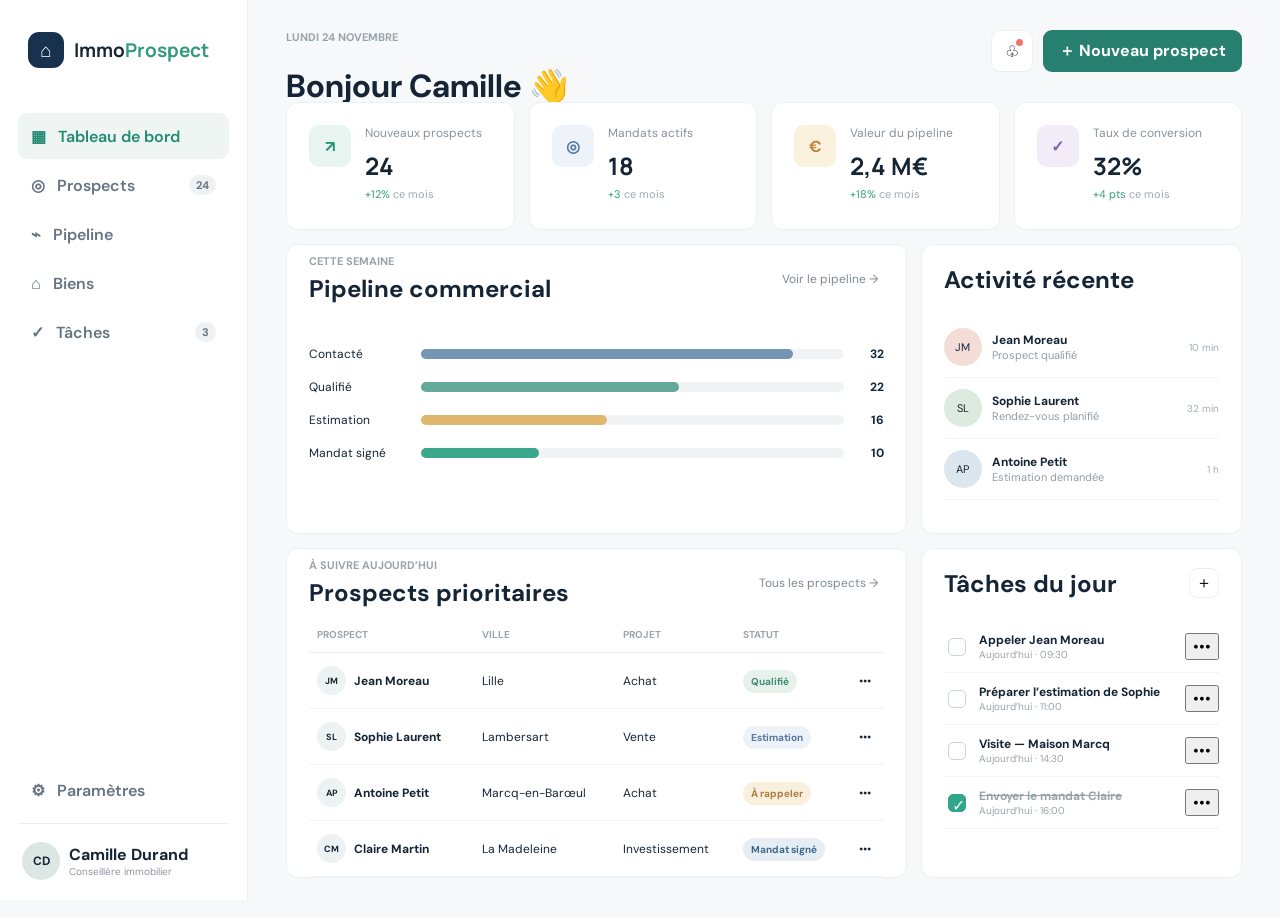
==== index.html @ 8e6132d4 "Create functional real-estate prospecting prototype" ====
<!doctype html>
<html lang="fr">
<head>
  <meta charset="UTF-8"><meta name="viewport" content="width=device-width, initial-scale=1.0">
  <title>ImmoProspect — Pilotage immobilier</title>
  <link rel="preconnect" href="https://fonts.googleapis.com">
  <link rel="preconnect" href="https://fonts.gstatic.com" crossorigin>
  <link href="https://fonts.googleapis.com/css2?family=DM+Sans:wght@400;500;600;700&family=Manrope:wght@600;700&display=swap" rel="stylesheet">
  <link rel="stylesheet" href="styles.css">
</head>
<body>
  <aside class="sidebar"><a class="brand" href="#"><span class="brand-mark">⌂</span><span>Immo<span>Prospect</span></span></a>
    <nav>
      <button class="nav-item active" data-view="dashboard"><span>▦</span>Tableau de bord</button>
      <button class="nav-item" data-view="leads"><span>◎</span>Prospects <b id="leadCountNav">24</b></button>
      <button class="nav-item" data-view="pipeline"><span>⌁</span>Pipeline</button>
      <button class="nav-item" data-view="properties"><span>⌂</span>Biens</button>
      <button class="nav-item" data-view="tasks"><span>✓</span>Tâches <b id="taskCountNav">3</b></button>
    </nav>
    <div class="sidebar-bottom"><button class="nav-item"><span>⚙</span>Paramètres</button><div class="profile"><div class="avatar">CD</div><div><strong>Camille Durand</strong><small>Conseillère immobilier</small></div></div></div>
  </aside>
  <main>
    <header><div><p class="eyebrow">Lundi 24 novembre</p><h1 id="pageTitle">Bonjour Camille 👋</h1></div><div class="header-actions"><button class="icon-button">♧<i></i></button><button class="primary" id="newLeadBtn">＋ Nouveau prospect</button></div></header>
    <section id="dashboardView" class="view active">
      <div class="stats-grid">
        <article class="stat-card"><div class="stat-icon green">↗</div><div><span>Nouveaux prospects</span><strong id="newProspectsStat">24</strong><small class="up">+12% <em>ce mois</em></small></div></article>
        <article class="stat-card"><div class="stat-icon blue">◎</div><div><span>Mandats actifs</span><strong>18</strong><small class="up">+3 <em>ce mois</em></small></div></article>
        <article class="stat-card"><div class="stat-icon orange">€</div><div><span>Valeur du pipeline</span><strong>2,4 M€</strong><small class="up">+18% <em>ce mois</em></small></div></article>
        <article class="stat-card"><div class="stat-icon purple">✓</div><div><span>Taux de conversion</span><strong>32%</strong><small class="up">+4 pts <em>ce mois</em></small></div></article>
      </div>
      <div class="dashboard-grid">
        <section class="card pipeline-card"><div class="card-header"><div><p class="eyebrow">Cette semaine</p><h2>Pipeline commercial</h2></div><button class="text-button" data-go="pipeline">Voir le pipeline →</button></div><div class="pipeline-bars">
          <div class="bar-row"><span>Contacté</span><div class="bar-track"><div class="bar blue-bar" style="width:88%"></div></div><strong>32</strong></div><div class="bar-row"><span>Qualifié</span><div class="bar-track"><div class="bar teal-bar" style="width:61%"></div></div><strong>22</strong></div><div class="bar-row"><span>Estimation</span><div class="bar-track"><div class="bar yellow-bar" style="width:44%"></div></div><strong>16</strong></div><div class="bar-row"><span>Mandat signé</span><div class="bar-track"><div class="bar green-bar" style="width:28%"></div></div><strong>10</strong></div>
        </div></section>
        <section class="card activity-card"><div class="card-header"><h2>Activité récente</h2></div><div class="activity-list"><div class="activity"><div class="activity-avatar coral">JM</div><div><strong>Jean Moreau</strong><span>Prospect qualifié</span></div><time>10 min</time></div><div class="activity"><div class="activity-avatar green-bg">SL</div><div><strong>Sophie Laurent</strong><span>Rendez-vous planifié</span></div><time>32 min</time></div><div class="activity"><div class="activity-avatar blue-bg">AP</div><div><strong>Antoine Petit</strong><span>Estimation demandée</span></div><time>1 h</time></div></div></section>
        <section class="card leads-card"><div class="card-header"><div><p class="eyebrow">À suivre aujourd’hui</p><h2>Prospects prioritaires</h2></div><button class="text-button" data-go="leads">Tous les prospects →</button></div><div class="table-wrap"><table><thead><tr><th>Prospect</th><th>Ville</th><th>Projet</th><th>Statut</th><th></th></tr></thead><tbody id="priorityTable"></tbody></table></div></section>
        <section class="card tasks-card"><div class="card-header"><h2>Tâches du jour</h2><button class="add-task" id="addTaskBtn">＋</button></div><div id="taskList" class="task-list"></div></section>
      </div>
    </section>
    <section id="leadsView" class="view"><div class="toolbar"><div class="search"><span>⌕</span><input id="leadSearch" placeholder="Rechercher un prospect..."></div><select id="statusFilter"><option value="">Tous les statuts</option><option>À rappeler</option><option>Qualifié</option><option>Estimation</option><option>Mandat signé</option></select><button class="primary" id="newLeadBtn2">＋ Nouveau prospect</button></div><div class="card list-card"><table><thead><tr><th>Prospect</th><th>Contact</th><th>Ville</th><th>Projet</th><th>Statut</th><th>Budget</th><th></th></tr></thead><tbody id="leadsTable"></tbody></table></div></section>
    <section id="pipelineView" class="view"><div class="kanban" id="kanban"></div></section>
    <section id="propertiesView" class="view"><div class="toolbar"><div class="search"><span>⌕</span><input placeholder="Rechercher un bien..."></div><button class="primary">＋ Ajouter un bien</button></div><div class="properties-grid"><article class="property-card"><div class="property-photo photo-one"><span>À vendre</span></div><div><p>La Madeleine · 59000</p><h3>Appartement T3 avec terrasse</h3><strong>284 000 €</strong><small>72 m² · 3 pièces · 2 chambres</small></div></article><article class="property-card"><div class="property-photo photo-two"><span>À vendre</span></div><div><p>Marcq-en-Barœul · 59700</p><h3>Maison familiale rénovée</h3><strong>465 000 €</strong><small>128 m² · 5 pièces · 4 chambres</small></div></article><article class="property-card"><div class="property-photo photo-three"><span>À louer</span></div><div><p>Vieux-Lille · 59000</p><h3>Duplex lumineux</h3><strong>1 240 € / mois</strong><small>68 m² · 3 pièces · 2 chambres</small></div></article></div></section>
    <section id="tasksView" class="view"><div class="card full-task-card"><div class="card-header"><h2>Mes tâches</h2><button class="primary" id="addTaskBtn2">＋ Ajouter une tâche</button></div><div id="fullTaskList" class="task-list large"></div></div></section>
  </main>
  <div class="modal-backdrop" id="modalBackdrop"><div class="modal"><div class="modal-header"><div><p class="eyebrow">Nouvelle opportunité</p><h2>Ajouter un prospect</h2></div><button id="closeModal" class="icon-button">×</button></div><form id="leadForm"><div class="form-grid"><label>Prénom<input name="prenom" required placeholder="Ex. Marie"></label><label>Nom<input name="nom" required placeholder="Ex. Dubois"></label><label>Téléphone<input name="phone" placeholder="06 12 34 56 78"></label><label>Ville<input name="ville" placeholder="Ex. Lille"></label><label>Projet<select name="projet"><option>Achat</option><option>Vente</option><option>Location</option><option>Investissement</option></select></label><label>Budget<input name="budget" placeholder="Ex. 350 000 €"></label></div><div class="modal-actions"><button type="button" class="secondary" id="cancelModal">Annuler</button><button type="submit" class="primary">Créer le prospect</button></div></form></div></div>
  <div id="toast" class="toast">Prospect créé avec succès</div>
  <script src="app.js"></script>
</body>
</html>
---- styles.css ----
:root{--line:#edf0f3;--ink:#152536}*{box-sizing:border-box}body{margin:0;font-family:'DM Sans',sans-serif;background:#f6f8fa;color:var(--ink)}button,input,select{font:inherit}.sidebar{position:fixed;inset:0 auto 0 0;width:248px;background:#fff;border-right:1px solid var(--line);padding:26px 18px 18px;display:flex;flex-direction:column}.brand{height:48px;display:flex;align-items:center;gap:10px;padding:0 10px;text-decoration:none;color:var(--ink);font:700 19px Manrope}.brand>span:last-child span{color:#319a80}.brand-mark{width:36px;height:36px;border-radius:11px;background:#18314f;color:#fff;display:grid;place-items:center}.sidebar nav{margin-top:36px}.nav-item{width:100%;height:46px;border:0;border-radius:9px;background:none;color:#667482;display:flex;align-items:center;gap:12px;padding:0 13px;margin:3px 0;cursor:pointer;text-align:left;font-weight:600}.nav-item.active{background:#eef5f3;color:#238a73}.nav-item b{margin-left:auto;background:#eff2f4;border-radius:12px;font-size:11px;padding:3px 7px}.sidebar-bottom{margin-top:auto}.profile{border-top:1px solid var(--line);margin-top:10px;padding:18px 4px 2px;display:flex;align-items:center;gap:9px}.avatar{width:38px;height:38px;border-radius:50%;background:#dce7e3;display:grid;place-items:center;font-size:12px;font-weight:700}.profile div:nth-child(2){display:flex;flex-direction:column}.profile small{color:#8b96a0;font-size:10px}main{margin-left:248px;padding:30px 38px 40px}header{height:72px;display:flex;justify-content:space-between}.eyebrow{margin:0 0 5px;color:#98a2aa;font-size:11px;font-weight:700;text-transform:uppercase}.header-actions{display:flex;gap:10px}.icon-button{width:42px;height:42px;border:1px solid var(--line);border-radius:9px;background:#fff;cursor:pointer;position:relative}.icon-button i{position:absolute;width:7px;height:7px;border-radius:50%;background:#ef756b;right:9px;top:8px}.primary{height:42px;border:0;border-radius:9px;background:#277f70;color:#fff;padding:0 16px;font-weight:700;cursor:pointer}.secondary{height:42px;border:1px solid var(--line);border-radius:9px;background:#fff;padding:0 16px}.view{display:none}.view.active{display:block}.stats-grid{display:grid;grid-template-columns:repeat(4,1fr);gap:14px;margin-bottom:14px}.stat-card{height:128px;background:#fff;border:1px solid var(--line);border-radius:12px;padding:22px;display:flex;gap:14px}.stat-icon{width:42px;height:42px;border-radius:10px;display:grid;place-items:center;font-weight:700}.green{background:#e7f4ef;color:#299276}.blue{background:#edf3f9;color:#557ba2}.orange{background:#fbf1df;color:#bf8842}.purple{background:#f1ecf8;color:#8069a5}.stat-card>div:last-child{display:flex;flex-direction:column}.stat-card span{color:#87929b;font-size:12px}.stat-card strong{font:700 24px Manrope;margin:8px 0 5px}.stat-card small.up{color:#31a17f;font-size:11px}.stat-card em{color:#a1a9af;font-style:normal}.dashboard-grid{display:grid;grid-template-columns:minmax(0,1.45fr) minmax(280px,.75fr);gap:14px}.card{background:#fff;border:1px solid var(--line);border-radius:12px}.card-header{height:68px;padding:0 22px;display:flex;align-items:center;justify-content:space-between}.card-header h2{margin:0}.text-button{border:0;background:none;color:#7d8994;font-size:12px}.pipeline-card,.activity-card{height:290px}.pipeline-bars{padding:16px 22px}.bar-row{display:grid;grid-template-columns:100px 1fr 28px;align-items:center;gap:12px;margin:17px 0;font-size:12px}.bar-row strong{text-align:right}.bar-track{height:10px;background:#f1f3f4;border-radius:10px}.bar{height:100%;border-radius:10px}.blue-bar{background:#7396b5}.teal-bar{background:#65a99a}.yellow-bar{background:#dfb86d}.green-bar{background:#3ba78b}.activity-list{padding:4px 22px}.activity{display:flex;align-items:center;height:61px;border-bottom:1px solid #f1f3f4}.activity-avatar{width:38px;height:38px;border-radius:50%;display:grid;place-items:center;font-size:11px}.coral{background:#f5ddd7}.green-bg{background:#dceadf}.blue-bg{background:#dce6ef}.activity>div:nth-child(2){display:flex;flex-direction:column;margin-left:10px}.activity strong{font-size:12px}.activity span{font-size:11px;color:#929ca4}.activity time{margin-left:auto;font-size:10px;color:#a3abb1}.leads-card,.tasks-card{min-height:330px}.table-wrap{padding:0 22px}.table-wrap table,.list-card table{width:100%;border-collapse:collapse}.table-wrap th,.list-card th{text-align:left;color:#9ba5ad;font-size:10px;text-transform:uppercase;padding:11px 8px;border-bottom:1px solid var(--line)}td{font-size:12px;padding:13px 8px;border-bottom:1px solid #f2f4f5}.lead-name{display:flex;align-items:center;gap:8px}.mini-avatar{width:29px;height:29px;border-radius:50%;background:#edf2f3;display:grid;place-items:center;font-size:9px;font-weight:700}.status{border-radius:20px;padding:5px 8px;font-size:10px;font-weight:700}.status.qualifie{background:#e8f2ed;color:#428b74}.status.a-rappeler{background:#f9efdd;color:#aa7c3e}.status.estimation{background:#edf1f8;color:#55779d}.status.mandat-signe{background:#e6edf5;color:#3b6a87}.add-task{width:30px;height:30px;border-radius:8px;border:1px solid var(--line);background:#fff}.task-list{padding:4px 22px}.task{height:52px;display:flex;align-items:center;border-bottom:1px solid #f1f3f4;gap:10px}.task input{appearance:none;width:18px;height:18px;border:1.5px solid #ccd4d8;border-radius:5px}.task input:checked{background:#31a68a;border-color:#31a68a}.task input:checked:after{content:'✓';color:#fff;margin-left:3px}.task div{display:flex;flex-direction:column;flex:1}.task strong{font-size:12px}.task small{color:#9aa3a9;font-size:10px}.task.done strong{text-decoration:line-through;color:#9aa3a9}.toolbar{height:68px;display:flex;gap:10px}.search{height:42px;width:300px;border:1px solid var(--line);background:#fff;border-radius:9px;display:flex;align-items:center;padding:0 12px}.search input{border:0;outline:0;margin-left:8px;width:100%}.toolbar select{height:42px;border:1px solid var(--line);background:#fff;border-radius:9px;padding:0 12px}.toolbar .primary{margin-left:auto}.list-card{overflow:hidden}.kanban{display:grid;grid-template-columns:repeat(4,minmax(220px,1fr));gap:14px}.kanban-column{background:#edf1f3;border-radius:12px;padding:12px;min-height:520px}.kanban-column h3{font-size:13px}.kanban-card{background:#fff;border-radius:9px;padding:14px;margin-bottom:9px}.kanban-card strong{font-size:13px}.kanban-card p{font-size:11px;color:#8d989f}.kanban-card footer{display:flex;justify-content:space-between}.properties-grid{display:grid;grid-template-columns:repeat(3,1fr);gap:14px}.property-card{background:#fff;border:1px solid var(--line);border-radius:12px;overflow:hidden}.property-photo{height:190px;background-size:cover;background-position:center;padding:12px}.property-photo span{background:#fff;border-radius:16px;padding:6px 9px;font-size:10px}.photo-one{background-image:url('https://images.unsplash.com/photo-1600585154340-be6161a56a0c?auto=format&fit=crop&w=700&q=80')}.photo-two{background-image:url('https://images.unsplash.com/photo-1600607687939-ce8a6c25118c?auto=format&fit=crop&w=700&q=80')}.photo-three{background-image:url('https://images.unsplash.com/photo-1502672260266-1c1ef2d93688?auto=format&fit=crop&w=700&q=80')}.property-card>div:last-child{padding:16px}.property-card p{font-size:10px;color:#98a2aa}.property-card strong{display:block;margin:12px 0}.full-task-card{min-height:400px}.task-list.large{padding:0 22px}.modal-backdrop{position:fixed;inset:0;background:#14253670;display:none;place-items:center}.modal-backdrop.open{display:grid}.modal{width:560px;background:#fff;border-radius:14px;padding:22px}.modal-header{display:flex;justify-content:space-between}.form-grid{display:grid;grid-template-columns:1fr 1fr;gap:14px;margin-top:20px}.form-grid label{font-size:11px;font-weight:700;display:flex;flex-direction:column;gap:7px}.form-grid input,.form-grid select{height:42px;border:1px solid var(--line);border-radius:8px;padding:0 10px}.modal-actions{display:flex;justify-content:flex-end;gap:8px;margin-top:22px}.toast{position:fixed;right:30px;bottom:30px;background:#18314f;color:#fff;border-radius:9px;padding:14px 18px;transform:translateY(80px);opacity:0;transition:.25s}.toast.show{transform:none;opacity:1}@media(max-width:1100px){.stats-grid{grid-template-columns:1fr 1fr}.dashboard-grid{grid-template-columns:1fr}.sidebar{width:210px}main{margin-left:210px}.properties-grid{grid-template-columns:1fr 1fr}}
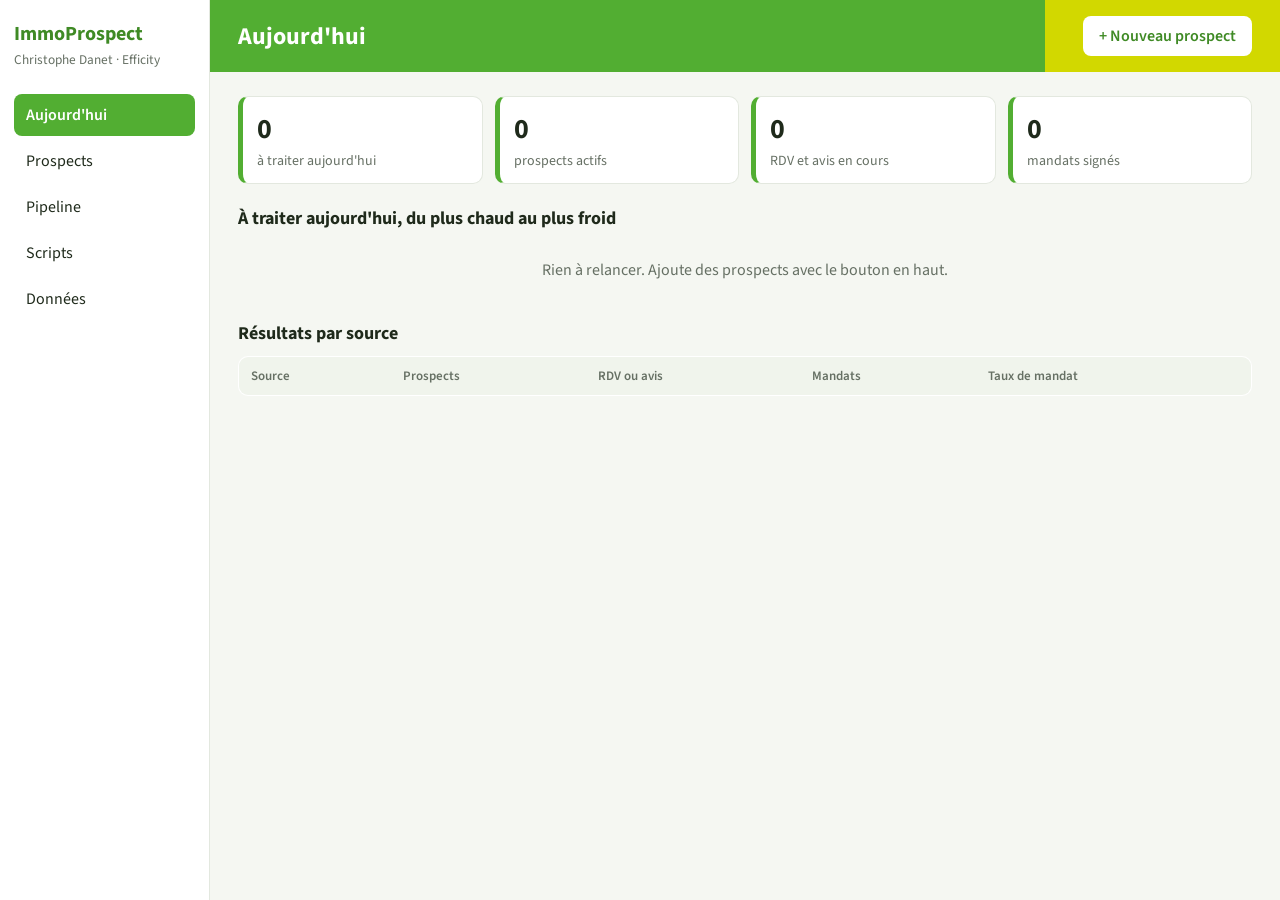
==== commit 91a4d661: "Transforme la maquette en outil de prospection de mandats Score de priorité, relances J+2/J+5/J+14, " ====
--- a/index.html
+++ b/index.html
@@ -1,49 +1,69 @@
 <!doctype html>
 <html lang="fr">
 <head>
-  <meta charset="UTF-8"><meta name="viewport" content="width=device-width, initial-scale=1.0">
-  <title>ImmoProspect — Pilotage immobilier</title>
-  <link rel="preconnect" href="https://fonts.googleapis.com">
-  <link rel="preconnect" href="https://fonts.gstatic.com" crossorigin>
-  <link href="https://fonts.googleapis.com/css2?family=DM+Sans:wght@400;500;600;700&family=Manrope:wght@600;700&display=swap" rel="stylesheet">
-  <link rel="stylesheet" href="styles.css">
+<meta charset="utf-8">
+<meta name="viewport" content="width=device-width,initial-scale=1">
+<title>ImmoProspect, mes mandats</title>
+<link rel="preconnect" href="https://fonts.googleapis.com">
+<link href="https://fonts.googleapis.com/css2?family=Source+Sans+3:wght@400;600;700&display=swap" rel="stylesheet">
+<link rel="stylesheet" href="styles.css">
 </head>
 <body>
-  <aside class="sidebar"><a class="brand" href="#"><span class="brand-mark">⌂</span><span>Immo<span>Prospect</span></span></a>
-    <nav>
-      <button class="nav-item active" data-view="dashboard"><span>▦</span>Tableau de bord</button>
-      <button class="nav-item" data-view="leads"><span>◎</span>Prospects <b id="leadCountNav">24</b></button>
-      <button class="nav-item" data-view="pipeline"><span>⌁</span>Pipeline</button>
-      <button class="nav-item" data-view="properties"><span>⌂</span>Biens</button>
-      <button class="nav-item" data-view="tasks"><span>✓</span>Tâches <b id="taskCountNav">3</b></button>
+<div class="app">
+  <aside>
+    <div class="brand"><strong>ImmoProspect</strong><small>Christophe Danet · Efficity</small></div>
+    <nav id="nav">
+      <button data-tab="today" class="on">Aujourd'hui</button>
+      <button data-tab="leads">Prospects</button>
+      <button data-tab="pipeline">Pipeline</button>
+      <button data-tab="scripts">Scripts</button>
+      <button data-tab="data">Données</button>
     </nav>
-    <div class="sidebar-bottom"><button class="nav-item"><span>⚙</span>Paramètres</button><div class="profile"><div class="avatar">CD</div><div><strong>Camille Durand</strong><small>Conseillère immobilier</small></div></div></div>
   </aside>
   <main>
-    <header><div><p class="eyebrow">Lundi 24 novembre</p><h1 id="pageTitle">Bonjour Camille 👋</h1></div><div class="header-actions"><button class="icon-button">♧<i></i></button><button class="primary" id="newLeadBtn">＋ Nouveau prospect</button></div></header>
-    <section id="dashboardView" class="view active">
-      <div class="stats-grid">
-        <article class="stat-card"><div class="stat-icon green">↗</div><div><span>Nouveaux prospects</span><strong id="newProspectsStat">24</strong><small class="up">+12% <em>ce mois</em></small></div></article>
-        <article class="stat-card"><div class="stat-icon blue">◎</div><div><span>Mandats actifs</span><strong>18</strong><small class="up">+3 <em>ce mois</em></small></div></article>
-        <article class="stat-card"><div class="stat-icon orange">€</div><div><span>Valeur du pipeline</span><strong>2,4 M€</strong><small class="up">+18% <em>ce mois</em></small></div></article>
-        <article class="stat-card"><div class="stat-icon purple">✓</div><div><span>Taux de conversion</span><strong>32%</strong><small class="up">+4 pts <em>ce mois</em></small></div></article>
-      </div>
-      <div class="dashboard-grid">
-        <section class="card pipeline-card"><div class="card-header"><div><p class="eyebrow">Cette semaine</p><h2>Pipeline commercial</h2></div><button class="text-button" data-go="pipeline">Voir le pipeline →</button></div><div class="pipeline-bars">
-          <div class="bar-row"><span>Contacté</span><div class="bar-track"><div class="bar blue-bar" style="width:88%"></div></div><strong>32</strong></div><div class="bar-row"><span>Qualifié</span><div class="bar-track"><div class="bar teal-bar" style="width:61%"></div></div><strong>22</strong></div><div class="bar-row"><span>Estimation</span><div class="bar-track"><div class="bar yellow-bar" style="width:44%"></div></div><strong>16</strong></div><div class="bar-row"><span>Mandat signé</span><div class="bar-track"><div class="bar green-bar" style="width:28%"></div></div><strong>10</strong></div>
-        </div></section>
-        <section class="card activity-card"><div class="card-header"><h2>Activité récente</h2></div><div class="activity-list"><div class="activity"><div class="activity-avatar coral">JM</div><div><strong>Jean Moreau</strong><span>Prospect qualifié</span></div><time>10 min</time></div><div class="activity"><div class="activity-avatar green-bg">SL</div><div><strong>Sophie Laurent</strong><span>Rendez-vous planifié</span></div><time>32 min</time></div><div class="activity"><div class="activity-avatar blue-bg">AP</div><div><strong>Antoine Petit</strong><span>Estimation demandée</span></div><time>1 h</time></div></div></section>
-        <section class="card leads-card"><div class="card-header"><div><p class="eyebrow">À suivre aujourd’hui</p><h2>Prospects prioritaires</h2></div><button class="text-button" data-go="leads">Tous les prospects →</button></div><div class="table-wrap"><table><thead><tr><th>Prospect</th><th>Ville</th><th>Projet</th><th>Statut</th><th></th></tr></thead><tbody id="priorityTable"></tbody></table></div></section>
-        <section class="card tasks-card"><div class="card-header"><h2>Tâches du jour</h2><button class="add-task" id="addTaskBtn">＋</button></div><div id="taskList" class="task-list"></div></section>
-      </div>
-    </section>
-    <section id="leadsView" class="view"><div class="toolbar"><div class="search"><span>⌕</span><input id="leadSearch" placeholder="Rechercher un prospect..."></div><select id="statusFilter"><option value="">Tous les statuts</option><option>À rappeler</option><option>Qualifié</option><option>Estimation</option><option>Mandat signé</option></select><button class="primary" id="newLeadBtn2">＋ Nouveau prospect</button></div><div class="card list-card"><table><thead><tr><th>Prospect</th><th>Contact</th><th>Ville</th><th>Projet</th><th>Statut</th><th>Budget</th><th></th></tr></thead><tbody id="leadsTable"></tbody></table></div></section>
-    <section id="pipelineView" class="view"><div class="kanban" id="kanban"></div></section>
-    <section id="propertiesView" class="view"><div class="toolbar"><div class="search"><span>⌕</span><input placeholder="Rechercher un bien..."></div><button class="primary">＋ Ajouter un bien</button></div><div class="properties-grid"><article class="property-card"><div class="property-photo photo-one"><span>À vendre</span></div><div><p>La Madeleine · 59000</p><h3>Appartement T3 avec terrasse</h3><strong>284 000 €</strong><small>72 m² · 3 pièces · 2 chambres</small></div></article><article class="property-card"><div class="property-photo photo-two"><span>À vendre</span></div><div><p>Marcq-en-Barœul · 59700</p><h3>Maison familiale rénovée</h3><strong>465 000 €</strong><small>128 m² · 5 pièces · 4 chambres</small></div></article><article class="property-card"><div class="property-photo photo-three"><span>À louer</span></div><div><p>Vieux-Lille · 59000</p><h3>Duplex lumineux</h3><strong>1 240 € / mois</strong><small>68 m² · 3 pièces · 2 chambres</small></div></article></div></section>
-    <section id="tasksView" class="view"><div class="card full-task-card"><div class="card-header"><h2>Mes tâches</h2><button class="primary" id="addTaskBtn2">＋ Ajouter une tâche</button></div><div id="fullTaskList" class="task-list large"></div></div></section>
+    <header class="band"><h1 id="title">Aujourd'hui</h1><button id="newBtn" class="btn">+ Nouveau prospect</button></header>
+    <section id="view"></section>
   </main>
-  <div class="modal-backdrop" id="modalBackdrop"><div class="modal"><div class="modal-header"><div><p class="eyebrow">Nouvelle opportunité</p><h2>Ajouter un prospect</h2></div><button id="closeModal" class="icon-button">×</button></div><form id="leadForm"><div class="form-grid"><label>Prénom<input name="prenom" required placeholder="Ex. Marie"></label><label>Nom<input name="nom" required placeholder="Ex. Dubois"></label><label>Téléphone<input name="phone" placeholder="06 12 34 56 78"></label><label>Ville<input name="ville" placeholder="Ex. Lille"></label><label>Projet<select name="projet"><option>Achat</option><option>Vente</option><option>Location</option><option>Investissement</option></select></label><label>Budget<input name="budget" placeholder="Ex. 350 000 €"></label></div><div class="modal-actions"><button type="button" class="secondary" id="cancelModal">Annuler</button><button type="submit" class="primary">Créer le prospect</button></div></form></div></div>
-  <div id="toast" class="toast">Prospect créé avec succès</div>
-  <script src="app.js"></script>
+</div>
+
+<dialog id="dlg">
+  <form id="form">
+    <h2 id="formTitle">Nouveau prospect</h2>
+    <div class="grid">
+      <label>Prénom<input name="prenom" required></label>
+      <label>Nom<input name="nom"></label>
+      <label>Téléphone<input name="tel" inputmode="tel"></label>
+      <label>Email<input name="email" type="email"></label>
+      <label>Source
+        <select name="source">
+          <option value="pap">PAP</option>
+          <option value="lbc">Leboncoin</option>
+          <option value="expire">Mandat expiré</option>
+          <option value="secteur">Propriétaire du secteur</option>
+          <option value="reseau">Réseau</option>
+        </select>
+      </label>
+      <label>Statut<select name="statut" id="statutSel"></select></label>
+      <label>Adresse ou rue<input name="rue"></label>
+      <label>Commune<input name="commune"></label>
+      <label>Type de bien<input name="type" placeholder="maison, appartement..."></label>
+      <label>Surface (m²)<input name="surface" type="number" min="0" step="1"></label>
+      <label>Prix demandé (€)<input name="prix" type="number" min="0" step="1000"></label>
+      <label>Annonce en ligne depuis le<input name="dateAnnonce" type="date"></label>
+      <label>Fin du mandat précédent<input name="finMandat" type="date"></label>
+      <label>Prochaine relance<input name="nextAction" type="date"></label>
+    </div>
+    <label class="check"><input type="checkbox" name="urgent"> Vente urgente (mutation, succession, divorce, achat en cours)</label>
+    <label>Notes<textarea name="notes" rows="3"></textarea></label>
+    <div class="actions">
+      <button type="button" class="btn ghost danger" id="delBtn">Supprimer</button>
+      <span class="grow"></span>
+      <button type="button" class="btn ghost" id="cancelBtn">Annuler</button>
+      <button type="submit" class="btn">Enregistrer</button>
+    </div>
+  </form>
+</dialog>
+<div id="toast"></div>
+<script src="app.js"></script>
 </body>
 </html>
--- a/styles.css
+++ b/styles.css
@@ -1 +1,66 @@
-:root{--line:#edf0f3;--ink:#152536}*{box-sizing:border-box}body{margin:0;font-family:'DM Sans',sans-serif;background:#f6f8fa;color:var(--ink)}button,input,select{font:inherit}.sidebar{position:fixed;inset:0 auto 0 0;width:248px;background:#fff;border-right:1px solid var(--line);padding:26px 18px 18px;display:flex;flex-direction:column}.brand{height:48px;display:flex;align-items:center;gap:10px;padding:0 10px;text-decoration:none;color:var(--ink);font:700 19px Manrope}.brand>span:last-child span{color:#319a80}.brand-mark{width:36px;height:36px;border-radius:11px;background:#18314f;color:#fff;display:grid;place-items:center}.sidebar nav{margin-top:36px}.nav-item{width:100%;height:46px;border:0;border-radius:9px;background:none;color:#667482;display:flex;align-items:center;gap:12px;padding:0 13px;margin:3px 0;cursor:pointer;text-align:left;font-weight:600}.nav-item.active{background:#eef5f3;color:#238a73}.nav-item b{margin-left:auto;background:#eff2f4;border-radius:12px;font-size:11px;padding:3px 7px}.sidebar-bottom{margin-top:auto}.profile{border-top:1px solid var(--line);margin-top:10px;padding:18px 4px 2px;display:flex;align-items:center;gap:9px}.avatar{width:38px;height:38px;border-radius:50%;background:#dce7e3;display:grid;place-items:center;font-size:12px;font-weight:700}.profile div:nth-child(2){display:flex;flex-direction:column}.profile small{color:#8b96a0;font-size:10px}main{margin-left:248px;padding:30px 38px 40px}header{height:72px;display:flex;justify-content:space-between}.eyebrow{margin:0 0 5px;color:#98a2aa;font-size:11px;font-weight:700;text-transform:uppercase}.header-actions{display:flex;gap:10px}.icon-button{width:42px;height:42px;border:1px solid var(--line);border-radius:9px;background:#fff;cursor:pointer;position:relative}.icon-button i{position:absolute;width:7px;height:7px;border-radius:50%;background:#ef756b;right:9px;top:8px}.primary{height:42px;border:0;border-radius:9px;background:#277f70;color:#fff;padding:0 16px;font-weight:700;cursor:pointer}.secondary{height:42px;border:1px solid var(--line);border-radius:9px;background:#fff;padding:0 16px}.view{display:none}.view.active{display:block}.stats-grid{display:grid;grid-template-columns:repeat(4,1fr);gap:14px;margin-bottom:14px}.stat-card{height:128px;background:#fff;border:1px solid var(--line);border-radius:12px;padding:22px;display:flex;gap:14px}.stat-icon{width:42px;height:42px;border-radius:10px;display:grid;place-items:center;font-weight:700}.green{background:#e7f4ef;color:#299276}.blue{background:#edf3f9;color:#557ba2}.orange{background:#fbf1df;color:#bf8842}.purple{background:#f1ecf8;color:#8069a5}.stat-card>div:last-child{display:flex;flex-direction:column}.stat-card span{color:#87929b;font-size:12px}.stat-card strong{font:700 24px Manrope;margin:8px 0 5px}.stat-card small.up{color:#31a17f;font-size:11px}.stat-card em{color:#a1a9af;font-style:normal}.dashboard-grid{display:grid;grid-template-columns:minmax(0,1.45fr) minmax(280px,.75fr);gap:14px}.card{background:#fff;border:1px solid var(--line);border-radius:12px}.card-header{height:68px;padding:0 22px;display:flex;align-items:center;justify-content:space-between}.card-header h2{margin:0}.text-button{border:0;background:none;color:#7d8994;font-size:12px}.pipeline-card,.activity-card{height:290px}.pipeline-bars{padding:16px 22px}.bar-row{display:grid;grid-template-columns:100px 1fr 28px;align-items:center;gap:12px;margin:17px 0;font-size:12px}.bar-row strong{text-align:right}.bar-track{height:10px;background:#f1f3f4;border-radius:10px}.bar{height:100%;border-radius:10px}.blue-bar{background:#7396b5}.teal-bar{background:#65a99a}.yellow-bar{background:#dfb86d}.green-bar{background:#3ba78b}.activity-list{padding:4px 22px}.activity{display:flex;align-items:center;height:61px;border-bottom:1px solid #f1f3f4}.activity-avatar{width:38px;height:38px;border-radius:50%;display:grid;place-items:center;font-size:11px}.coral{background:#f5ddd7}.green-bg{background:#dceadf}.blue-bg{background:#dce6ef}.activity>div:nth-child(2){display:flex;flex-direction:column;margin-left:10px}.activity strong{font-size:12px}.activity span{font-size:11px;color:#929ca4}.activity time{margin-left:auto;font-size:10px;color:#a3abb1}.leads-card,.tasks-card{min-height:330px}.table-wrap{padding:0 22px}.table-wrap table,.list-card table{width:100%;border-collapse:collapse}.table-wrap th,.list-card th{text-align:left;color:#9ba5ad;font-size:10px;text-transform:uppercase;padding:11px 8px;border-bottom:1px solid var(--line)}td{font-size:12px;padding:13px 8px;border-bottom:1px solid #f2f4f5}.lead-name{display:flex;align-items:center;gap:8px}.mini-avatar{width:29px;height:29px;border-radius:50%;background:#edf2f3;display:grid;place-items:center;font-size:9px;font-weight:700}.status{border-radius:20px;padding:5px 8px;font-size:10px;font-weight:700}.status.qualifie{background:#e8f2ed;color:#428b74}.status.a-rappeler{background:#f9efdd;color:#aa7c3e}.status.estimation{background:#edf1f8;color:#55779d}.status.mandat-signe{background:#e6edf5;color:#3b6a87}.add-task{width:30px;height:30px;border-radius:8px;border:1px solid var(--line);background:#fff}.task-list{padding:4px 22px}.task{height:52px;display:flex;align-items:center;border-bottom:1px solid #f1f3f4;gap:10px}.task input{appearance:none;width:18px;height:18px;border:1.5px solid #ccd4d8;border-radius:5px}.task input:checked{background:#31a68a;border-color:#31a68a}.task input:checked:after{content:'✓';color:#fff;margin-left:3px}.task div{display:flex;flex-direction:column;flex:1}.task strong{font-size:12px}.task small{color:#9aa3a9;font-size:10px}.task.done strong{text-decoration:line-through;color:#9aa3a9}.toolbar{height:68px;display:flex;gap:10px}.search{height:42px;width:300px;border:1px solid var(--line);background:#fff;border-radius:9px;display:flex;align-items:center;padding:0 12px}.search input{border:0;outline:0;margin-left:8px;width:100%}.toolbar select{height:42px;border:1px solid var(--line);background:#fff;border-radius:9px;padding:0 12px}.toolbar .primary{margin-left:auto}.list-card{overflow:hidden}.kanban{display:grid;grid-template-columns:repeat(4,minmax(220px,1fr));gap:14px}.kanban-column{background:#edf1f3;border-radius:12px;padding:12px;min-height:520px}.kanban-column h3{font-size:13px}.kanban-card{background:#fff;border-radius:9px;padding:14px;margin-bottom:9px}.kanban-card strong{font-size:13px}.kanban-card p{font-size:11px;color:#8d989f}.kanban-card footer{display:flex;justify-content:space-between}.properties-grid{display:grid;grid-template-columns:repeat(3,1fr);gap:14px}.property-card{background:#fff;border:1px solid var(--line);border-radius:12px;overflow:hidden}.property-photo{height:190px;background-size:cover;background-position:center;padding:12px}.property-photo span{background:#fff;border-radius:16px;padding:6px 9px;font-size:10px}.photo-one{background-image:url('https://images.unsplash.com/photo-1600585154340-be6161a56a0c?auto=format&fit=crop&w=700&q=80')}.photo-two{background-image:url('https://images.unsplash.com/photo-1600607687939-ce8a6c25118c?auto=format&fit=crop&w=700&q=80')}.photo-three{background-image:url('https://images.unsplash.com/photo-1502672260266-1c1ef2d93688?auto=format&fit=crop&w=700&q=80')}.property-card>div:last-child{padding:16px}.property-card p{font-size:10px;color:#98a2aa}.property-card strong{display:block;margin:12px 0}.full-task-card{min-height:400px}.task-list.large{padding:0 22px}.modal-backdrop{position:fixed;inset:0;background:#14253670;display:none;place-items:center}.modal-backdrop.open{display:grid}.modal{width:560px;background:#fff;border-radius:14px;padding:22px}.modal-header{display:flex;justify-content:space-between}.form-grid{display:grid;grid-template-columns:1fr 1fr;gap:14px;margin-top:20px}.form-grid label{font-size:11px;font-weight:700;display:flex;flex-direction:column;gap:7px}.form-grid input,.form-grid select{height:42px;border:1px solid var(--line);border-radius:8px;padding:0 10px}.modal-actions{display:flex;justify-content:flex-end;gap:8px;margin-top:22px}.toast{position:fixed;right:30px;bottom:30px;background:#18314f;color:#fff;border-radius:9px;padding:14px 18px;transform:translateY(80px);opacity:0;transition:.25s}.toast.show{transform:none;opacity:1}@media(max-width:1100px){.stats-grid{grid-template-columns:1fr 1fr}.dashboard-grid{grid-template-columns:1fr}.sidebar{width:210px}main{margin-left:210px}.properties-grid{grid-template-columns:1fr 1fr}}
+:root{--green:#52AE32;--green-d:#3f8a25;--yellow:#D2D800;--ink:#1f2a1b;--muted:#667064;--line:#e3e8df;--bg:#f5f7f2;--card:#fff;--red:#c0392b}
+*{box-sizing:border-box}
+body{margin:0;font-family:'Source Sans 3','Source Sans Pro',system-ui,sans-serif;color:var(--ink);background:var(--bg);font-size:16px}
+.app{display:grid;grid-template-columns:210px 1fr;min-height:100vh}
+aside{background:#fff;border-right:1px solid var(--line);padding:20px 14px;position:sticky;top:0;height:100vh}
+.brand strong{display:block;font-size:20px;color:var(--green-d)}
+.brand small{color:var(--muted)}
+nav{margin-top:24px;display:grid;gap:4px}
+nav button{text-align:left;border:0;background:none;padding:10px 12px;border-radius:8px;font:inherit;cursor:pointer;color:var(--ink)}
+nav button:hover{background:var(--bg)}
+nav button.on{background:var(--green);color:#fff;font-weight:600}
+main{min-width:0}
+.band{display:flex;justify-content:space-between;align-items:center;padding:16px 28px;background:linear-gradient(90deg,var(--green) 0%,var(--green) 78%,var(--yellow) 78%);color:#fff}
+.band h1{margin:0;font-size:24px}
+#view{padding:24px 28px}
+.btn{background:var(--green);color:#fff;border:0;padding:9px 16px;border-radius:8px;font:inherit;font-weight:600;cursor:pointer}
+.band .btn{background:#fff;color:var(--green-d)}
+.btn:hover{filter:brightness(.95)}
+.btn.ghost{background:#fff;color:var(--ink);border:1px solid var(--line)}
+.btn.danger{color:var(--red)}
+.btn.sm{padding:5px 10px;font-size:14px}
+.kpis{display:grid;grid-template-columns:repeat(auto-fit,minmax(150px,1fr));gap:12px;margin-bottom:22px}
+.kpi{background:var(--card);border:1px solid var(--line);border-left:5px solid var(--green);border-radius:10px;padding:12px 14px}
+.kpi b{display:block;font-size:28px}
+.kpi span{color:var(--muted);font-size:14px}
+h2{font-size:18px;margin:22px 0 10px}
+.card{background:var(--card);border:1px solid var(--line);border-radius:12px;padding:14px 16px;margin-bottom:10px}
+.card .top{display:flex;gap:10px;align-items:center;flex-wrap:wrap}
+.card .score{margin-left:auto;background:var(--yellow);color:#222;font-weight:700;border-radius:999px;padding:2px 12px}
+.why{color:var(--muted);font-size:14px;margin:6px 0 10px}
+.row{display:flex;gap:8px;flex-wrap:wrap}
+.tag{font-size:12px;background:#eaf5e4;color:var(--green-d);border-radius:999px;padding:2px 9px;font-weight:600}
+.empty{color:var(--muted);padding:18px;text-align:center}
+.filters{display:flex;gap:10px;margin-bottom:14px;flex-wrap:wrap}
+.filters input,.filters select,label input,label select,label textarea{font:inherit;padding:8px 10px;border:1px solid var(--line);border-radius:8px;background:#fff;width:100%}
+.filters input{max-width:280px}.filters select{width:auto}
+table{width:100%;border-collapse:collapse;background:#fff;border:1px solid var(--line);border-radius:10px;overflow:hidden}
+th,td{padding:10px 12px;text-align:left;border-bottom:1px solid var(--line);font-size:15px}
+th{background:#f0f4ec;color:var(--muted);font-weight:600;font-size:13px}
+.warn{color:var(--red);font-weight:600}
+.board{display:grid;grid-auto-flow:column;grid-auto-columns:minmax(210px,1fr);gap:12px;overflow-x:auto;padding-bottom:8px}
+.col{background:#eef2ea;border-radius:12px;padding:10px;min-height:120px}
+.col h3{margin:2px 4px 10px;font-size:15px}
+.col .card{padding:10px 12px}
+.col select{width:100%;margin-top:8px;font:inherit;padding:4px;border:1px solid var(--line);border-radius:6px}
+.tpl{white-space:pre-wrap;background:#fafcf8;border:1px solid var(--line);border-radius:8px;padding:10px 12px;margin:8px 0;font-size:15px}
+dialog{border:0;border-radius:14px;padding:22px;width:min(720px,94vw);box-shadow:0 20px 60px rgba(0,0,0,.25)}
+dialog::backdrop{background:rgba(0,0,0,.4)}
+dialog h2{margin-top:0}
+.grid{display:grid;grid-template-columns:1fr 1fr;gap:10px 14px;margin-bottom:10px}
+label{display:block;font-size:14px;color:var(--muted);font-weight:600}
+label input,label select,label textarea{margin-top:4px;font-weight:400;color:var(--ink)}
+label.check{display:flex;gap:8px;align-items:center;margin:8px 0;font-weight:400;color:var(--ink)}
+label.check input{width:auto;margin:0}
+.actions{display:flex;gap:8px;margin-top:14px;align-items:center}.grow{flex:1}
+#toast{position:fixed;bottom:22px;left:50%;transform:translateX(-50%) translateY(80px);background:var(--ink);color:#fff;padding:10px 18px;border-radius:10px;opacity:0;transition:.25s;pointer-events:none}
+#toast.show{opacity:1;transform:translateX(-50%) translateY(0)}
+.note{background:#fffde0;border-left:5px solid var(--yellow);padding:10px 14px;border-radius:8px;font-size:15px;margin:12px 0}
+@media(max-width:760px){
+ .app{grid-template-columns:1fr}
+ aside{position:static;height:auto;display:flex;align-items:center;gap:10px;overflow-x:auto;padding:10px}
+ nav{margin:0;display:flex}.brand small{display:none}
+ .grid{grid-template-columns:1fr}
+ #view,.band{padding-left:16px;padding-right:16px}
+ table{display:block;overflow-x:auto}
+}
